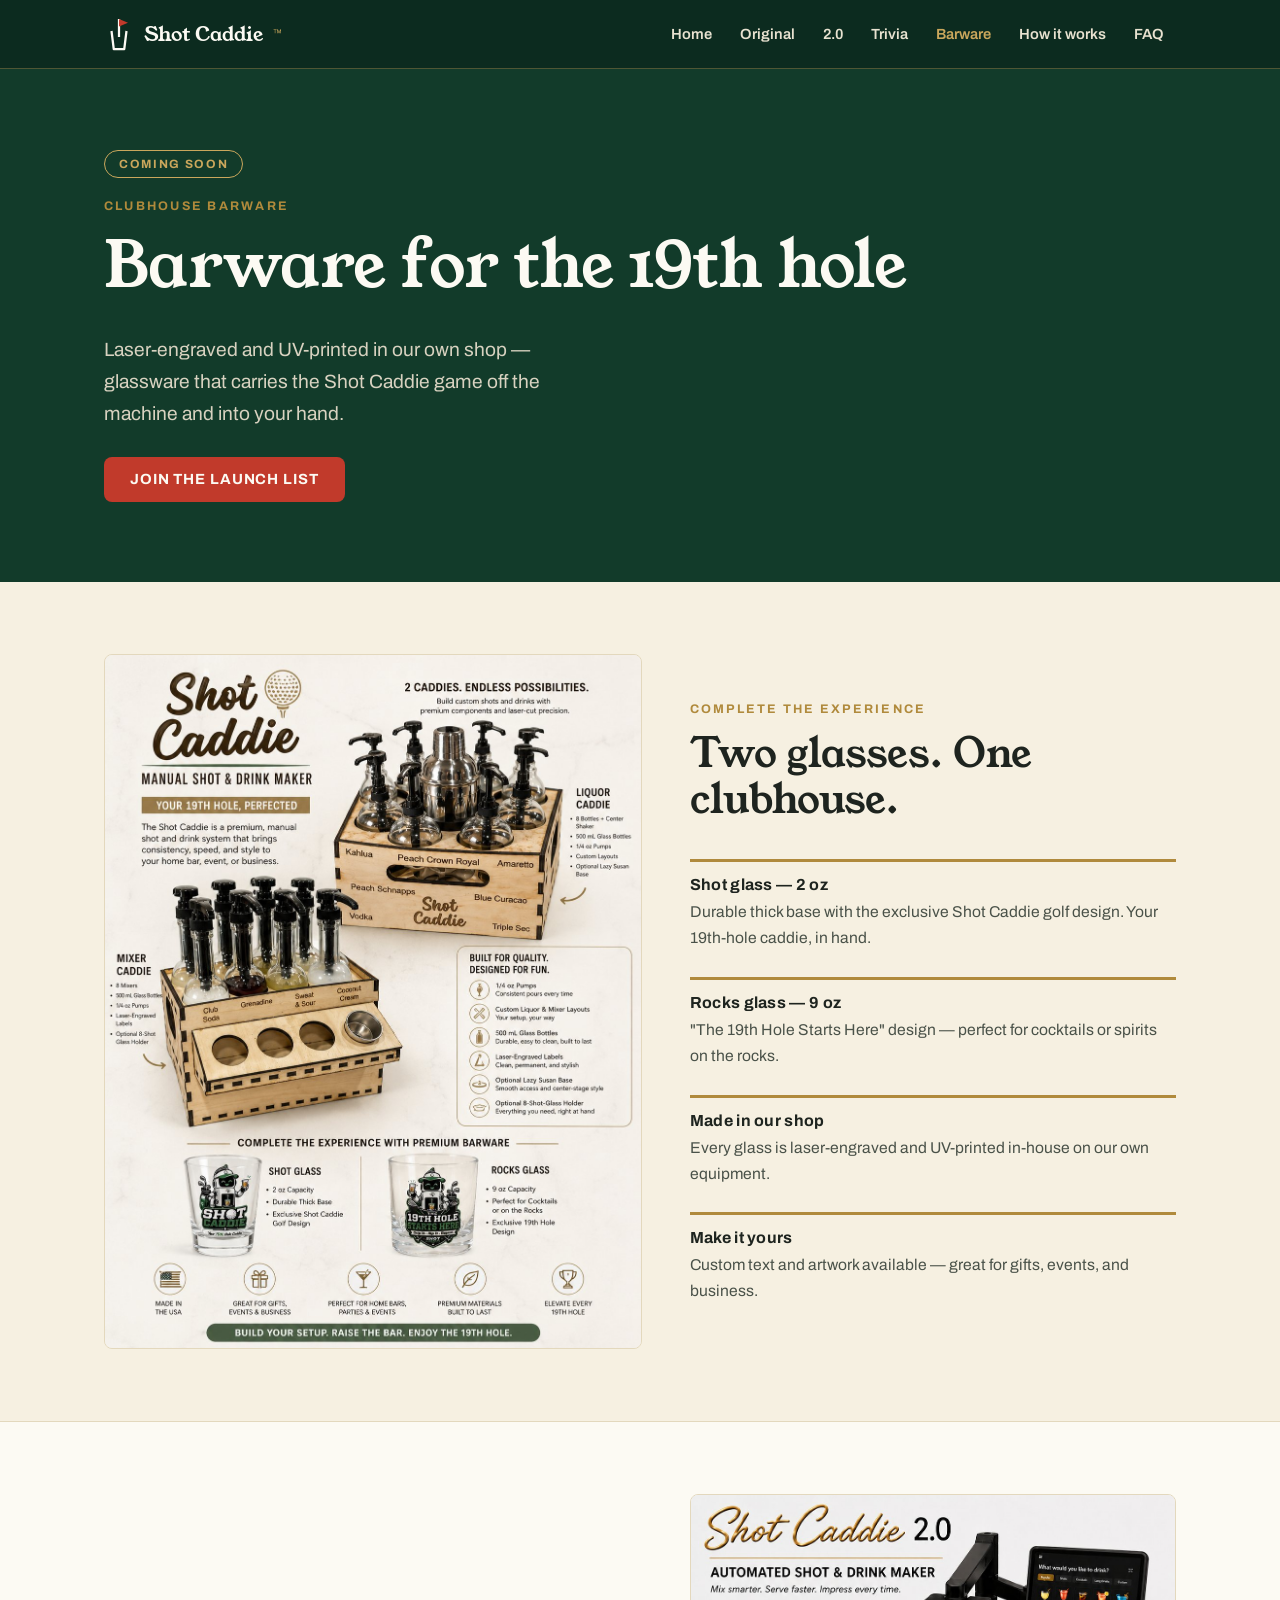
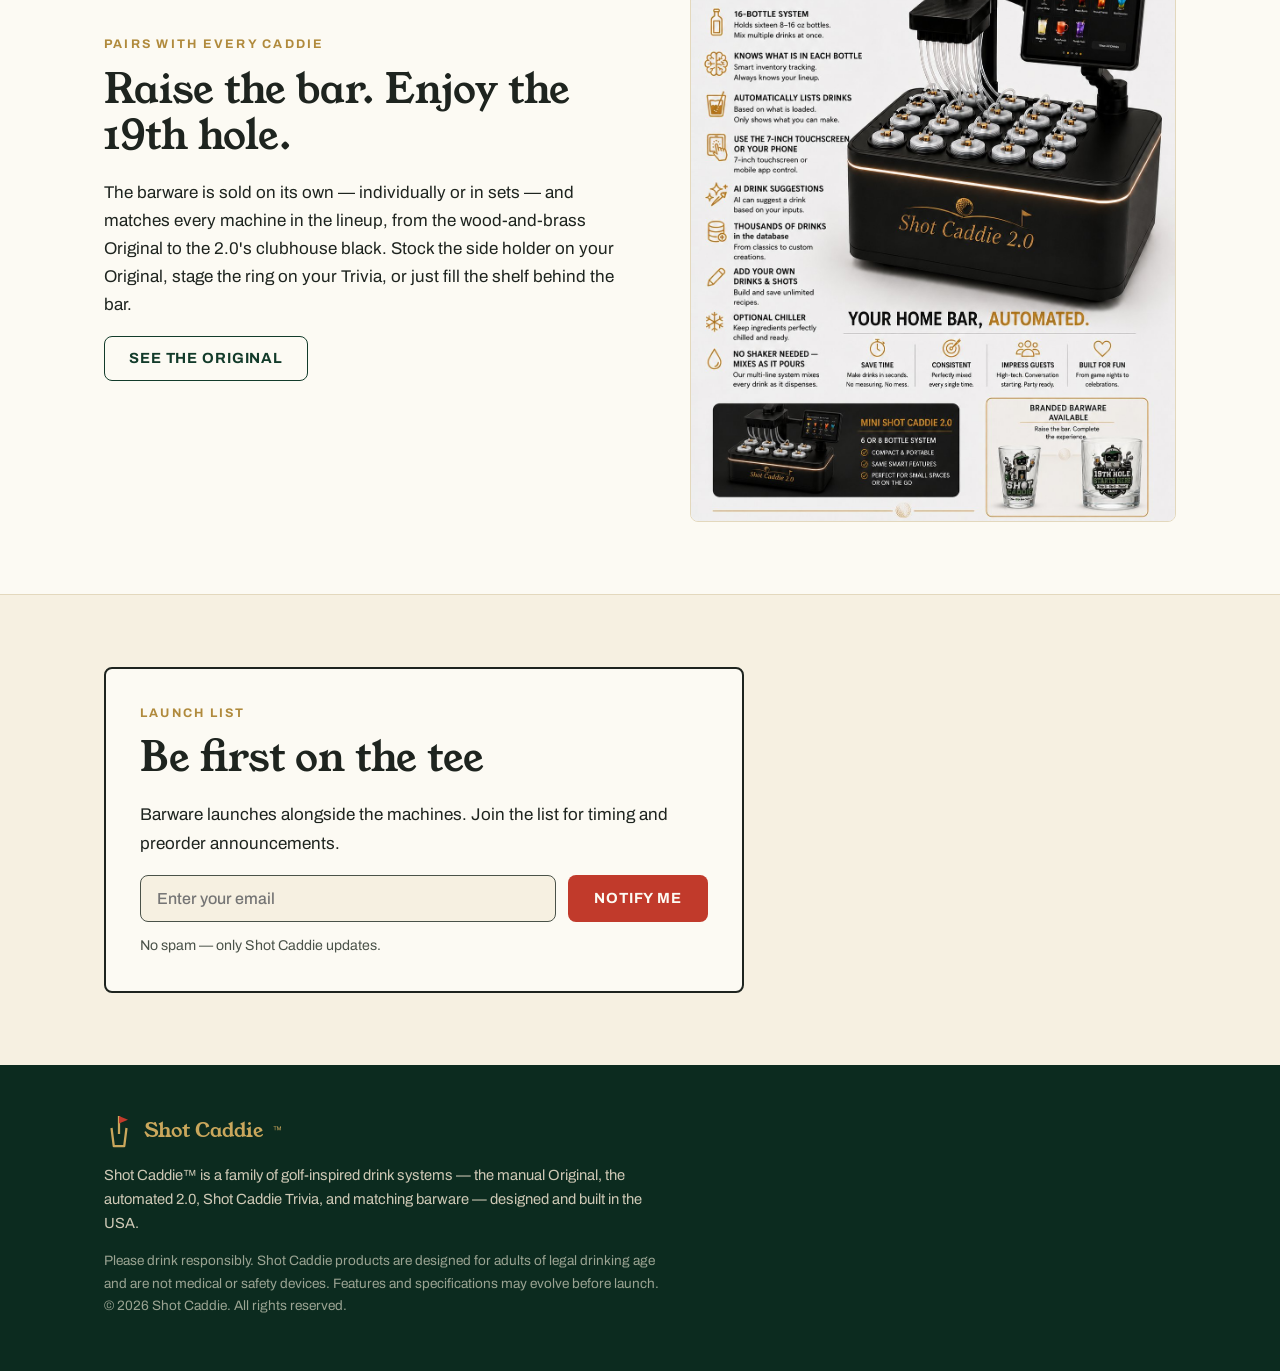
==== barware.html @ 02480197 "new web page replaced" ====
<!DOCTYPE html>
<html lang="en">
<head>
<meta charset="UTF-8">
<meta name="viewport" content="width=device-width, initial-scale=1.0">
<title>Shot Caddie™ Barware — 19th Hole Shot Glasses &amp; Rocks Glasses</title>
<meta name="description" content="Shot Caddie barware: a 2 oz shot glass and a 9 oz rocks glass with exclusive golf designs, laser-engraved and UV-printed in-house. Personalization available for gifts, events, and business.">
<link rel="canonical" href="https://shotcaddie.net/barware.html">
<meta property="og:title" content="Shot Caddie™ Barware — 19th Hole Glassware">
<meta property="og:description" content="Exclusive golf-design shot glasses and rocks glasses, engraved and UV-printed in our own shop.">
<meta property="og:type" content="website">
<meta property="og:url" content="https://shotcaddie.net/barware.html">
<meta property="og:image" content="https://shotcaddie.net/images/original-barware.jpg">
<link rel="icon" href="data:image/svg+xml,%3Csvg xmlns='http://www.w3.org/2000/svg' viewBox='0 0 40 48'%3E%3Crect width='40' height='48' rx='8' fill='%230c2b1f'/%3E%3Cpath d='M10 20l3 24h14l3-24' fill='none' stroke='%23f6f0e1' stroke-width='3'/%3E%3Cline x1='20' y1='4' x2='20' y2='28' stroke='%23f6f0e1' stroke-width='3'/%3E%3Cpath d='M20 4l12 5-12 5z' fill='%23c13a2b'/%3E%3C/svg%3E">
<link rel="preconnect" href="https://fonts.googleapis.com">
<link rel="preconnect" href="https://fonts.gstatic.com" crossorigin>
<link href="https://fonts.googleapis.com/css2?family=Archivo:wght@400;600;700&family=Great+Vibes&family=Young+Serif&display=swap" rel="stylesheet">
<link rel="stylesheet" href="css/styles.css">
</head>
<body>

<header class="nav">
  <div class="nav-inner">
    <a class="brand" href="index.html" aria-label="Shot Caddie home">
      <svg viewBox="0 0 40 48" aria-hidden="true"><path d="M10 20l3 24h14l3-24" fill="none" stroke="currentColor" stroke-width="3" stroke-linejoin="round"/><line x1="20" y1="4" x2="20" y2="28" stroke="currentColor" stroke-width="3"/><path d="M20 4l12 5-12 5z" fill="#c13a2b"/></svg>
      Shot&nbsp;Caddie<span class="tm">™</span>
    </a>
    <button class="nav-toggle" aria-expanded="false" aria-controls="nav-links">Menu</button>
    <nav class="nav-links" id="nav-links" aria-label="Main">
      <a href="index.html">Home</a>
      <a href="original.html">Original</a>
      <a href="shot-caddie-2.html">2.0</a>
      <a href="trivia.html">Trivia</a>
      <a href="barware.html" aria-current="page">Barware</a>
      <a href="how-it-works.html">How it works</a>
      <a href="faq.html">FAQ</a>
    </nav>
  </div>
</header>

<main>

<section class="band" style="padding:80px 0;">
  <div class="wrap">
    <span class="pill">Coming soon</span>
    <p class="eyebrow">Clubhouse barware</p>
    <h1>Barware for the 19th hole</h1>
    <p class="lede">Laser-engraved and UV-printed in our own shop — glassware that carries the Shot Caddie game off the machine and into your hand.</p>
    <div class="hero-cta">
      <a class="btn" href="#signup">Join the launch list</a>
    </div>
  </div>
</section>

<section class="sheet">
  <div class="wrap split">
    <div class="frame"><img src="images/original-barware.jpg" alt="Shot Caddie 2 oz shot glass with golf caddie mascot design and 9 oz rocks glass with The 19th Hole Starts Here design"></div>
    <div>
      <p class="eyebrow">Complete the experience</p>
      <h2>Two glasses. One clubhouse.</h2>
      <ul class="features">
        <li><h4>Shot glass — 2 oz</h4><p>Durable thick base with the exclusive Shot Caddie golf design. Your 19th-hole caddie, in hand.</p></li>
        <li><h4>Rocks glass — 9 oz</h4><p>"The 19th Hole Starts Here" design — perfect for cocktails or spirits on the rocks.</p></li>
        <li><h4>Made in our shop</h4><p>Every glass is laser-engraved and UV-printed in-house on our own equipment.</p></li>
        <li><h4>Make it yours</h4><p>Custom text and artwork available — great for gifts, events, and business.</p></li>
      </ul>
    </div>
  </div>
</section>

<section class="sheet sheet--tee rule-top">
  <div class="wrap split">
    <div>
      <p class="eyebrow">Pairs with every Caddie</p>
      <h2>Raise the bar. Enjoy the 19th hole.</h2>
      <p>The barware is sold on its own — individually or in sets — and matches every machine in the lineup, from the wood-and-brass Original to the 2.0's clubhouse black. Stock the side holder on your Original, stage the ring on your Trivia, or just fill the shelf behind the bar.</p>
      <a class="btn-ghost" href="original.html">See the Original</a>
    </div>
    <div class="frame"><img src="images/sc2-barware.jpg" alt="Shot Caddie 2.0 with branded shot glass and rocks glass barware" loading="lazy"></div>
  </div>
</section>

<section class="sheet rule-top">
  <div class="wrap">
    <div class="signup" id="signup">
      <p class="eyebrow">Launch list</p>
      <h2 class="mt-0">Be first on the tee</h2>
      <p>Barware launches alongside the machines. Join the list for timing and preorder announcements.</p>
      <!-- WIRE-UP: replace this form's action/method (or the whole form) with the signup embed
           from your current email provider — copy it from the live shotcaddie.net page source. -->
      <form action="#" method="post" onsubmit="alert('Connect this form to your email provider before launch — see README.txt'); return false;">
        <input type="email" name="email" placeholder="Enter your email" aria-label="Email address" required>
        <button class="btn" type="submit">Notify me</button>
      </form>
      <small>No spam — only Shot Caddie updates.</small>
    </div>
  </div>
</section>

</main>

<footer class="footer">
  <div class="wrap">
    <a class="brand" href="index.html" aria-label="Shot Caddie home">
      <svg viewBox="0 0 40 48" aria-hidden="true"><path d="M10 20l3 24h14l3-24" fill="none" stroke="currentColor" stroke-width="3" stroke-linejoin="round"/><line x1="20" y1="4" x2="20" y2="28" stroke="currentColor" stroke-width="3"/><path d="M20 4l12 5-12 5z" fill="#c13a2b"/></svg>
      Shot&nbsp;Caddie<span class="tm">™</span>
    </a>
    <p>Shot Caddie™ is a family of golf-inspired drink systems — the manual Original, the automated 2.0, Shot Caddie Trivia, and matching barware — designed and built in the USA.</p>
    <p class="fineprint">Please drink responsibly. Shot Caddie products are designed for adults of legal drinking age and are not medical or safety devices. Features and specifications may evolve before launch.<br>© 2026 Shot Caddie. All rights reserved.</p>
  </div>
</footer>

<script>
document.querySelector('.nav-toggle').addEventListener('click', function () {
  var links = document.getElementById('nav-links');
  var open = links.classList.toggle('open');
  this.setAttribute('aria-expanded', open);
});
</script>
</body>
</html>
---- css/styles.css ----
/* ============================================================
   SHOT CADDIE — clubhouse scorecard design system
   Palette: Fairway green / Scorecard cream / Brass / Pin-flag red
   Type:    Young Serif (display) · Archivo (body & UI) · Great Vibes (script)
   ============================================================ */

:root {
  --fairway: #123b2a;
  --fairway-deep: #0c2b1f;
  --scorecard: #f6f0e1;
  --paper-edge: #e3d8bd;
  --tee: #fcfaf3;
  --ink: #1e241f;
  --ink-soft: #4a5249;
  --brass: #b08a3c;
  --brass-soft: #caa75c;
  --pin: #c13a2b;
  --pin-dark: #a02d20;
  --radius: 8px;
  --wrap: 1120px;
}

* { box-sizing: border-box; }
html { scroll-behavior: smooth; }
body {
  margin: 0;
  font-family: "Archivo", system-ui, sans-serif;
  font-size: 1.0625rem;
  line-height: 1.65;
  color: var(--ink);
  background: var(--scorecard);
}
img { max-width: 100%; height: auto; display: block; }
a { color: var(--pin); }
a:focus-visible, button:focus-visible, input:focus-visible, summary:focus-visible {
  outline: 3px solid var(--brass);
  outline-offset: 2px;
}

.wrap { max-width: var(--wrap); margin: 0 auto; padding: 0 24px; }

/* ---------- type ---------- */
h1, h2, h3 { font-family: "Young Serif", Georgia, serif; font-weight: 400; line-height: 1.15; margin: 0 0 0.5em; }
h1 { font-size: clamp(2.4rem, 5.5vw, 4rem); letter-spacing: -0.01em; }
h2 { font-size: clamp(1.7rem, 3.4vw, 2.5rem); }
h3 { font-size: 1.35rem; }
p  { margin: 0 0 1em; }
.eyebrow {
  font-family: "Archivo", sans-serif;
  font-size: 0.78rem; font-weight: 700;
  letter-spacing: 0.18em; text-transform: uppercase;
  color: var(--brass); margin: 0 0 0.75rem;
}
.script {
  font-family: "Great Vibes", cursive;
  font-size: clamp(1.6rem, 3vw, 2.2rem);
  color: var(--brass-soft); line-height: 1.2;
}
.lede { font-size: 1.2rem; color: var(--ink-soft); max-width: 46ch; }
.band .lede { color: #d8d2c0; }

/* ---------- bands & sheets ---------- */
.band  { background: var(--fairway); color: var(--tee); padding: 72px 0; }
.band h1, .band h2, .band h3 { color: var(--tee); }
.sheet { background: var(--scorecard); padding: 72px 0; }
.sheet--tee { background: var(--tee); }
.rule-top { border-top: 1px solid var(--paper-edge); }

/* ---------- nav ---------- */
.nav {
  position: sticky; top: 0; z-index: 50;
  background: var(--fairway-deep);
  border-bottom: 1px solid rgba(202, 167, 92, 0.35);
}
.nav-inner { display: flex; align-items: center; gap: 20px; padding: 14px 24px; max-width: var(--wrap); margin: 0 auto; }
.brand { display: flex; align-items: center; gap: 10px; color: var(--tee); text-decoration: none; font-family: "Young Serif", serif; font-size: 1.25rem; }
.brand svg { width: 30px; height: 36px; flex: none; }
.brand .tm { font-family: "Archivo", sans-serif; font-size: 0.6rem; vertical-align: super; color: var(--brass-soft); }
.nav-links { display: flex; gap: 4px; margin-left: auto; flex-wrap: wrap; }
.nav-links a {
  color: #e8e2d0; text-decoration: none; font-size: 0.92rem; font-weight: 600;
  padding: 8px 12px; border-radius: 6px;
}
.nav-links a:hover { background: rgba(255,255,255,0.08); color: var(--tee); }
.nav-links a[aria-current="page"] { color: var(--brass-soft); }
.nav-toggle {
  display: none; margin-left: auto;
  background: none; border: 1.5px solid var(--brass-soft); color: var(--brass-soft);
  border-radius: 6px; padding: 6px 12px; font: 600 0.9rem "Archivo", sans-serif; cursor: pointer;
}
@media (max-width: 860px) {
  .nav-toggle { display: block; }
  .nav-links { display: none; flex-basis: 100%; flex-direction: column; }
  .nav-links.open { display: flex; }
}

/* ---------- hero ---------- */
.hero { position: relative; overflow: hidden; padding: 96px 0 110px; }
.hero .wrap { position: relative; z-index: 2; }
.hero-arc { position: absolute; inset: 0; width: 100%; height: 100%; z-index: 1; pointer-events: none; }
.hero-arc path { fill: none; stroke: var(--brass-soft); stroke-width: 2.5; stroke-dasharray: 2 10; stroke-linecap: round; opacity: 0.55; }
@media (prefers-reduced-motion: no-preference) {
  .hero-arc .flight { stroke-dashoffset: 900; animation: flight 2.4s ease-out 0.3s forwards; stroke-dasharray: 900; }
  @keyframes flight { to { stroke-dashoffset: 0; } }
}
.hero-cta { display: flex; gap: 14px; flex-wrap: wrap; margin-top: 28px; }

/* ---------- buttons & pills ---------- */
.btn {
  display: inline-block; background: var(--pin); color: var(--tee);
  font: 700 0.92rem/1 "Archivo", sans-serif; letter-spacing: 0.06em; text-transform: uppercase;
  padding: 15px 26px; border-radius: var(--radius); text-decoration: none; border: none; cursor: pointer;
}
.btn:hover { background: var(--pin-dark); }
.btn-ghost {
  display: inline-block; background: transparent; color: var(--brass-soft);
  font: 700 0.92rem/1 "Archivo", sans-serif; letter-spacing: 0.06em; text-transform: uppercase;
  padding: 14px 24px; border-radius: var(--radius); text-decoration: none; border: 1.5px solid var(--brass-soft);
}
.btn-ghost:hover { color: var(--tee); border-color: var(--tee); }
.sheet .btn-ghost { color: var(--fairway); border-color: var(--fairway); }
.sheet .btn-ghost:hover { color: var(--pin); border-color: var(--pin); }
.pill {
  display: inline-block; font: 700 0.75rem/1 "Archivo", sans-serif;
  letter-spacing: 0.14em; text-transform: uppercase;
  color: var(--brass); border: 1.5px solid var(--brass);
  border-radius: 999px; padding: 7px 14px; margin-bottom: 18px;
}
.band .pill { color: var(--brass-soft); border-color: var(--brass-soft); }

/* ---------- lineup cards ---------- */
.lineup { display: grid; grid-template-columns: repeat(3, 1fr); gap: 26px; margin-top: 40px; }
@media (max-width: 940px) { .lineup { grid-template-columns: 1fr; } }
.card {
  background: var(--tee); border: 1px solid var(--paper-edge); border-radius: var(--radius);
  overflow: hidden; display: flex; flex-direction: column;
}
.card img { aspect-ratio: 4 / 3.4; object-fit: cover; object-position: top; }
.card-body { padding: 22px 22px 26px; display: flex; flex-direction: column; gap: 8px; flex: 1; }
.card-body p { color: var(--ink-soft); margin: 0; }
.card-link { margin-top: auto; padding-top: 14px; font-weight: 700; text-decoration: none; }
.card-link:hover { text-decoration: underline; }

/* ---------- feature plaques ---------- */
.features { display: grid; grid-template-columns: repeat(auto-fit, minmax(240px, 1fr)); gap: 26px 34px; padding: 0; margin: 36px 0 0; list-style: none; }
.features li { border-top: 3px solid var(--brass); padding-top: 14px; }
.features h4 { margin: 0 0 6px; font: 700 1rem "Archivo", sans-serif; letter-spacing: 0.02em; }
.features p { margin: 0; color: var(--ink-soft); font-size: 0.98rem; }
.band .features p { color: #d8d2c0; }

/* ---------- scorecard tables (signature) ---------- */
.scorecard { background: var(--tee); border: 2px solid var(--ink); border-radius: 4px; margin: 36px 0 8px; overflow: hidden; }
.scorecard-head {
  display: flex; justify-content: space-between; align-items: baseline; gap: 12px;
  background: var(--fairway); color: var(--tee); padding: 12px 18px;
  font: 700 0.8rem "Archivo", sans-serif; letter-spacing: 0.16em; text-transform: uppercase;
}
.scorecard-head .hole { color: var(--brass-soft); }
.scorecard table { width: 100%; border-collapse: collapse; }
.scorecard th, .scorecard td { text-align: left; padding: 12px 18px; border-top: 1px solid var(--paper-edge); vertical-align: top; }
.scorecard th { width: 34%; font: 700 0.85rem "Archivo", sans-serif; letter-spacing: 0.08em; text-transform: uppercase; color: var(--ink-soft); }
.scorecard tr.flag th { border-left: 4px solid var(--pin); }
.scorecard tfoot td { font-size: 0.9rem; color: var(--ink-soft); background: var(--scorecard); }

/* ---------- media rows ---------- */
.split { display: grid; grid-template-columns: 1.05fr 0.95fr; gap: 48px; align-items: center; }
@media (max-width: 900px) { .split { grid-template-columns: 1fr; } }
.frame { border: 1px solid var(--paper-edge); border-radius: var(--radius); overflow: hidden; background: var(--tee); }
.band .frame { border-color: rgba(202,167,92,0.4); }

/* ---------- steps (how it works) ---------- */
.steps { counter-reset: step; padding: 0; margin: 28px 0 0; list-style: none; max-width: 62ch; }
.steps li { counter-increment: step; position: relative; padding: 0 0 22px 58px; }
.steps li::before {
  content: counter(step);
  position: absolute; left: 0; top: 0;
  width: 38px; height: 38px; border-radius: 50%;
  background: var(--fairway); color: var(--brass-soft);
  font: 700 1rem/38px "Archivo", sans-serif; text-align: center;
}
.steps h4 { margin: 0 0 4px; font: 700 1.02rem "Archivo", sans-serif; }
.steps p { margin: 0; color: var(--ink-soft); }

/* ---------- menu chips ---------- */
.chips { display: flex; flex-wrap: wrap; gap: 10px; padding: 0; margin: 18px 0 0; list-style: none; }
.chips li {
  background: var(--tee); border: 1px solid var(--paper-edge); border-radius: 999px;
  padding: 8px 16px; font-size: 0.92rem; font-weight: 600;
}

/* ---------- signup ---------- */
.signup { background: var(--tee); border: 2px solid var(--ink); border-radius: var(--radius); padding: 34px; max-width: 640px; }
.signup form { display: flex; gap: 12px; flex-wrap: wrap; margin-top: 16px; }
.signup input[type="email"] {
  flex: 1 1 240px; padding: 14px 16px; font: 500 1rem "Archivo", sans-serif;
  border: 1.5px solid var(--ink-soft); border-radius: var(--radius); background: var(--scorecard);
}
.signup small { display: block; margin-top: 12px; color: var(--ink-soft); }

/* ---------- footer ---------- */
.footer { background: var(--fairway-deep); color: #cfc9b6; padding: 48px 0 40px; font-size: 0.92rem; }
.footer .brand { margin-bottom: 14px; }
.footer p { max-width: 70ch; }
.footer .fineprint { color: #9aa392; font-size: 0.85rem; }
.footer a { color: var(--brass-soft); }

/* ---------- utilities ---------- */
.mt-0 { margin-top: 0; }
.center { text-align: center; }
.stack > * + * { margin-top: 14px; }
.badge-row { display: flex; flex-wrap: wrap; gap: 10px 22px; margin-top: 20px; font: 700 0.8rem "Archivo", sans-serif; letter-spacing: 0.1em; text-transform: uppercase; color: var(--ink-soft); }
.band .badge-row { color: #d8d2c0; }
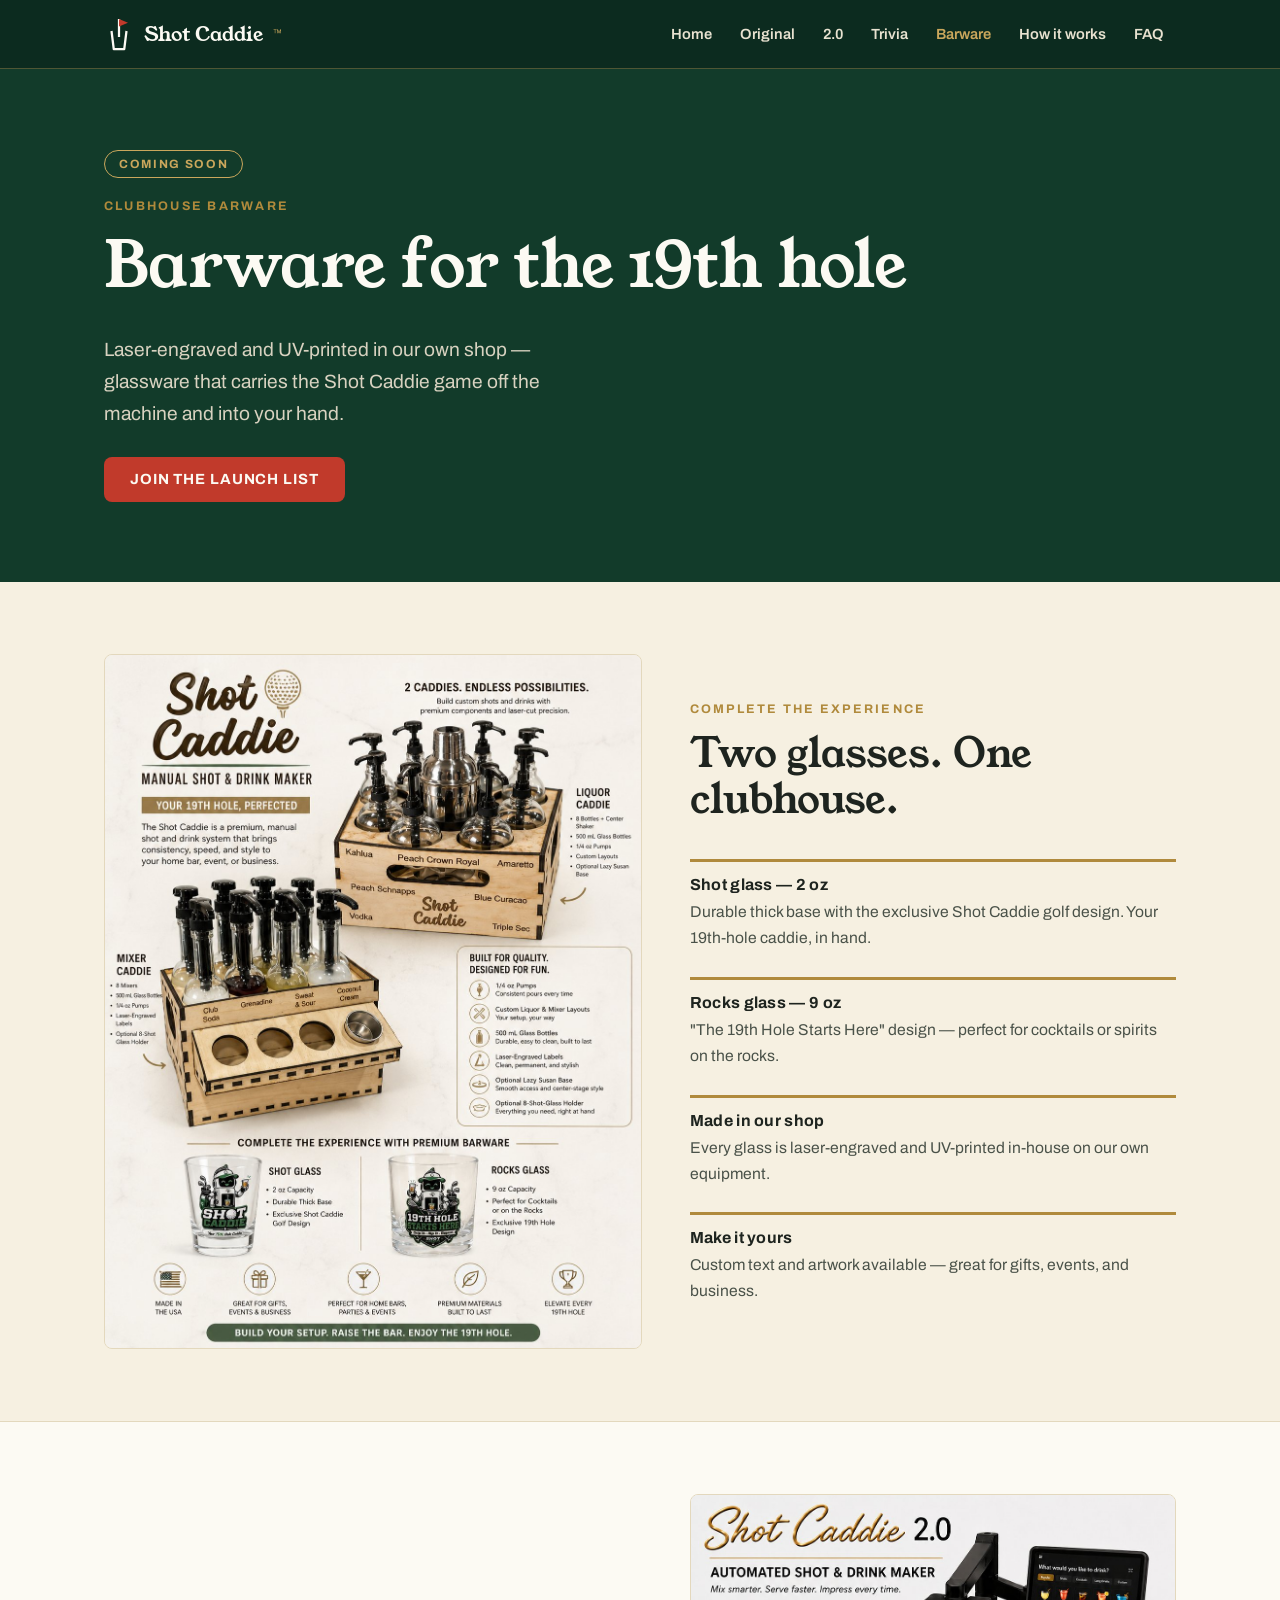
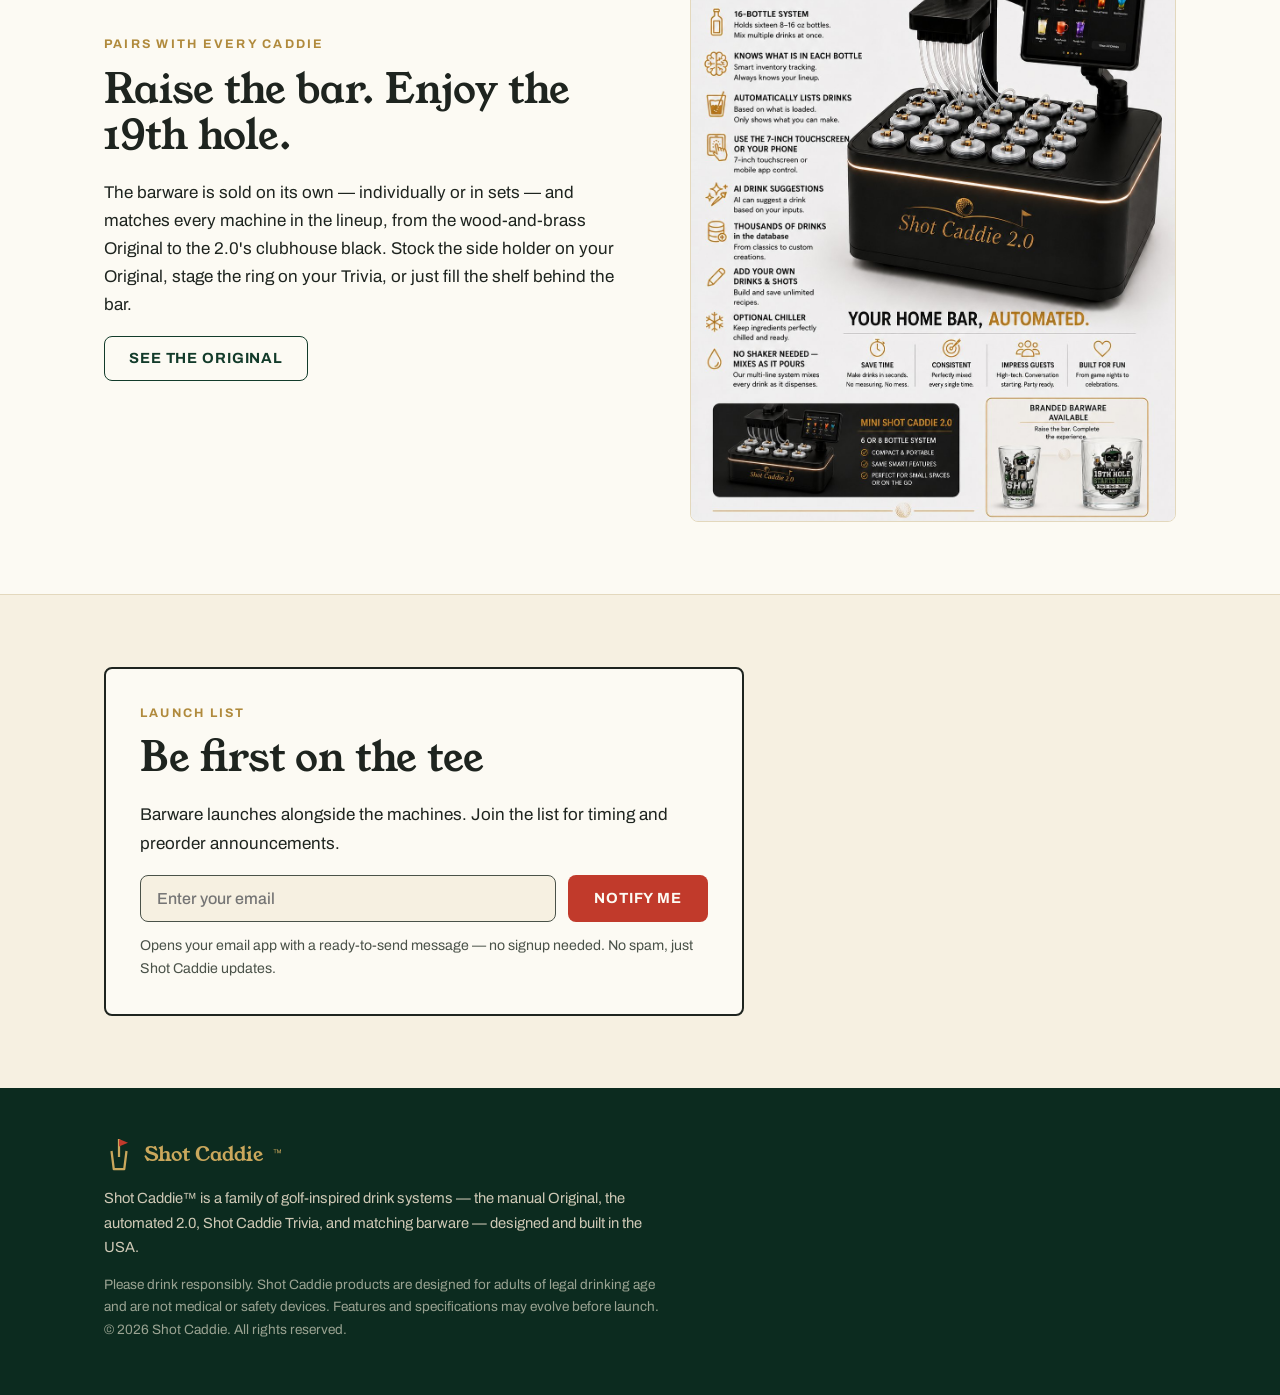
==== commit e33101db: "fix email fix emal" ====
--- a/barware.html
+++ b/barware.html
@@ -86,13 +86,12 @@
       <p class="eyebrow">Launch list</p>
       <h2 class="mt-0">Be first on the tee</h2>
       <p>Barware launches alongside the machines. Join the list for timing and preorder announcements.</p>
-      <!-- WIRE-UP: replace this form's action/method (or the whole form) with the signup embed
-           from your current email provider — copy it from the live shotcaddie.net page source. -->
-      <form action="#" method="post" onsubmit="alert('Connect this form to your email provider before launch — see README.txt'); return false;">
+      <form class="signup-form" data-signup data-source="Barware">
         <input type="email" name="email" placeholder="Enter your email" aria-label="Email address" required>
         <button class="btn" type="submit">Notify me</button>
       </form>
-      <small>No spam — only Shot Caddie updates.</small>
+      <noscript><p style="margin-top:12px"><a class="btn" href="mailto:orders@flyingbindustries.com?subject=Shot%20Caddie%20launch%20list">Email us to join the launch list</a></p></noscript>
+      <small>Opens your email app with a ready-to-send message — no signup needed. No spam, just Shot Caddie updates.</small>
     </div>
   </div>
 </section>
@@ -117,5 +116,6 @@
   this.setAttribute('aria-expanded', open);
 });
 </script>
+<script src="js/site.js" defer></script>
 </body>
 </html>
